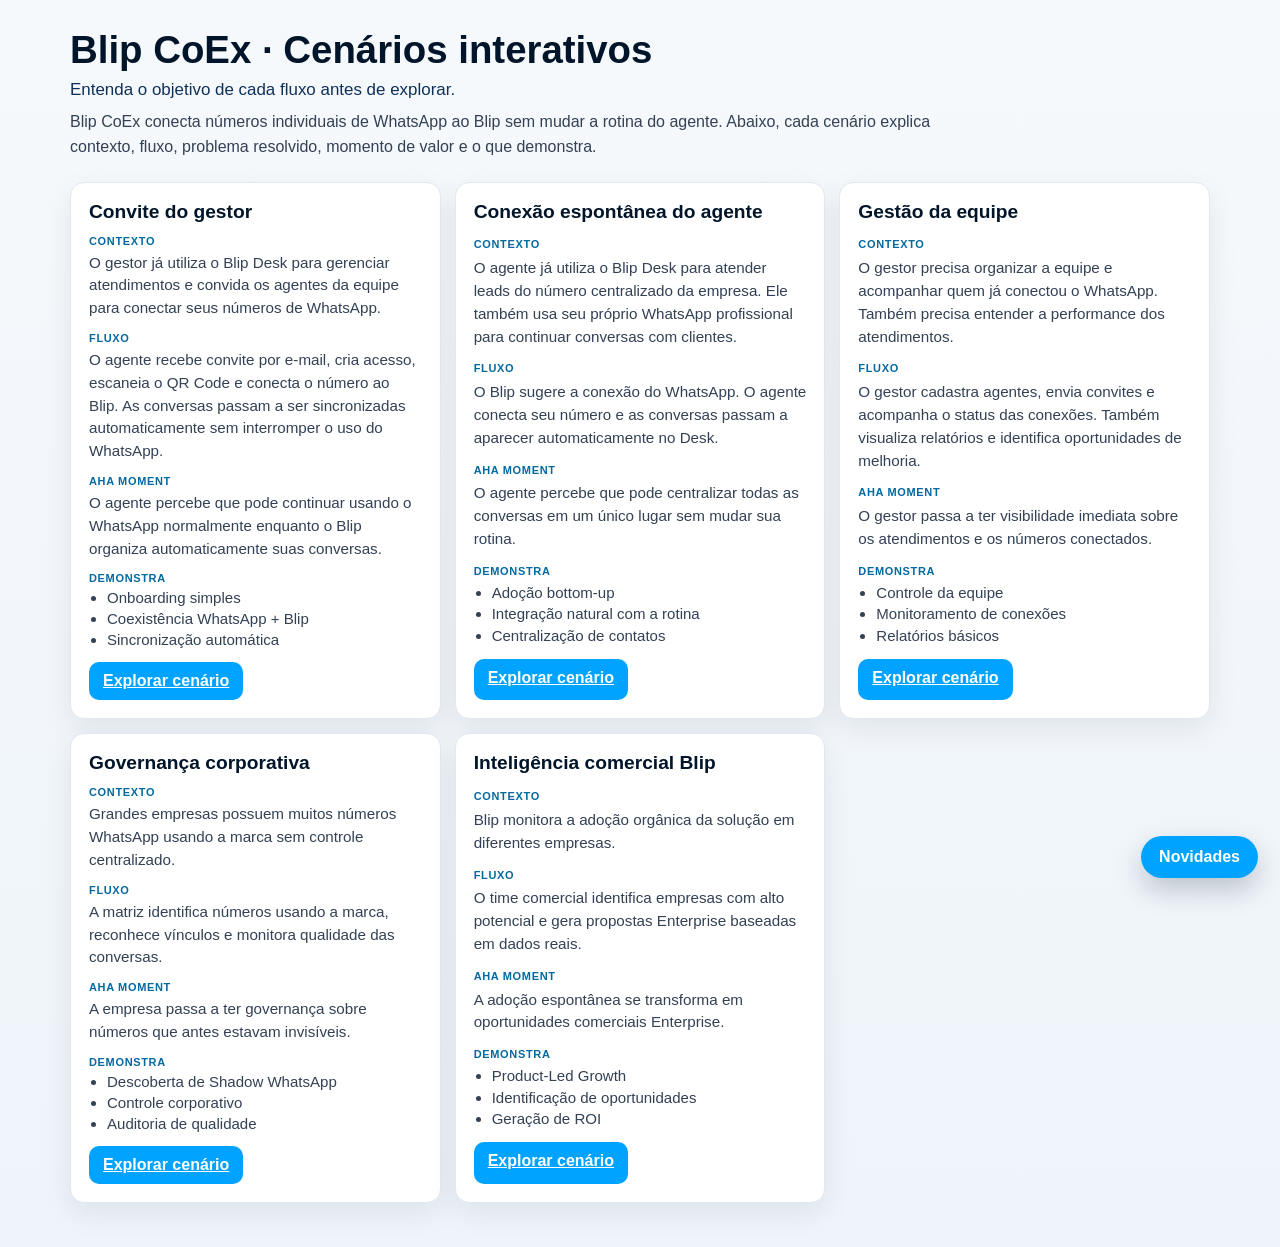
==== index.html @ 5bfa7907 "feat: add floating novidades drawer with inline details" ====
<!doctype html>
<html lang="pt-BR">
  <head>
    <meta charset="UTF-8" />
    <meta name="viewport" content="width=device-width, initial-scale=1.0" />
    <title>Blip CoEx · Cenários Interativos</title>
    <link rel="stylesheet" href="assets/styles.css" />
    <style>
      body {
        background: linear-gradient(180deg, #f6f9fc 0%, #eef4fa 100%);
        color: var(--text);
      }

      .landing-shell {
        max-width: 1180px;
        margin: 0 auto;
        padding: 28px 20px 44px;
      }

      .landing-header {
        margin-bottom: 22px;
      }

      .landing-header h1 {
        font-size: clamp(1.8rem, 3vw, 2.4rem);
        color: var(--navy);
        margin-bottom: 8px;
      }

      .landing-subtitle {
        font-size: 1.06rem;
        color: #0f3158;
        margin-bottom: 10px;
      }

      .landing-description {
        color: #334155;
        line-height: 1.55;
        max-width: 900px;
      }

      .scenarios-grid {
        display: grid;
        gap: 14px;
        grid-template-columns: repeat(auto-fit, minmax(320px, 1fr));
      }

      .scenario-card {
        background: #fff;
        border: 1px solid var(--border);
        border-radius: 14px;
        padding: 18px;
        box-shadow: var(--shadow);
        display: grid;
        gap: 12px;
      }

      .scenario-card h2 {
        font-size: 1.2rem;
        color: var(--navy);
      }

      .scenario-block {
        display: grid;
        gap: 5px;
      }

      .scenario-label {
        font-size: 11px;
        text-transform: uppercase;
        letter-spacing: 0.06em;
        color: #0369a1;
        font-weight: 700;
      }

      .scenario-text {
        color: #334155;
        line-height: 1.5;
        font-size: 0.95rem;
      }

      .scenario-list {
        margin: 0;
        padding-left: 18px;
        color: #334155;
        display: grid;
        gap: 4px;
        font-size: 0.94rem;
      }

      .scenario-card .primary-btn {
        justify-self: start;
        margin-top: 2px;
      }

      @media (max-width: 720px) {
        .landing-shell {
          padding: 18px 14px 30px;
        }

        .scenarios-grid {
          grid-template-columns: 1fr;
        }
      }
    </style>
  </head>
  <body>
    <main class="landing-shell">
      <header class="landing-header">
        <h1>Blip CoEx · Cenários interativos</h1>
        <p class="landing-subtitle">Entenda o objetivo de cada fluxo antes de explorar.</p>
        <p class="landing-description">
          Blip CoEx conecta números individuais de WhatsApp ao Blip sem mudar a rotina do agente.
          Abaixo, cada cenário explica contexto, fluxo, problema resolvido, momento de valor e o que demonstra.
        </p>
      </header>

      <section class="scenarios-grid" aria-label="Cenários Blip CoEx">
        <article class="scenario-card">
          <h2>Convite do gestor</h2>
          <div class="scenario-block">
            <span class="scenario-label">Contexto</span>
            <p class="scenario-text">
              O gestor já utiliza o Blip Desk para gerenciar atendimentos e convida os agentes da equipe
              para conectar seus números de WhatsApp.
            </p>
          </div>
          <div class="scenario-block">
            <span class="scenario-label">Fluxo</span>
            <p class="scenario-text">
              O agente recebe convite por e-mail, cria acesso, escaneia o QR Code e conecta o número ao Blip.
              As conversas passam a ser sincronizadas automaticamente sem interromper o uso do WhatsApp.
            </p>
          </div>
          <div class="scenario-block">
            <span class="scenario-label">Aha Moment</span>
            <p class="scenario-text">
              O agente percebe que pode continuar usando o WhatsApp normalmente enquanto o Blip organiza
              automaticamente suas conversas.
            </p>
          </div>
          <div class="scenario-block">
            <span class="scenario-label">Demonstra</span>
            <ul class="scenario-list">
              <li>Onboarding simples</li>
              <li>Coexistência WhatsApp + Blip</li>
              <li>Sincronização automática</li>
            </ul>
          </div>
          <a class="primary-btn" href="agent.html" target="_blank" rel="noopener">Explorar cenário</a>
        </article>

        <article class="scenario-card">
          <h2>Conexão espontânea do agente</h2>
          <div class="scenario-block">
            <span class="scenario-label">Contexto</span>
            <p class="scenario-text">
              O agente já utiliza o Blip Desk para atender leads do número centralizado da empresa.
              Ele também usa seu próprio WhatsApp profissional para continuar conversas com clientes.
            </p>
          </div>
          <div class="scenario-block">
            <span class="scenario-label">Fluxo</span>
            <p class="scenario-text">
              O Blip sugere a conexão do WhatsApp. O agente conecta seu número e as conversas passam
              a aparecer automaticamente no Desk.
            </p>
          </div>
          <div class="scenario-block">
            <span class="scenario-label">Aha Moment</span>
            <p class="scenario-text">
              O agente percebe que pode centralizar todas as conversas em um único lugar sem mudar sua rotina.
            </p>
          </div>
          <div class="scenario-block">
            <span class="scenario-label">Demonstra</span>
            <ul class="scenario-list">
              <li>Adoção bottom-up</li>
              <li>Integração natural com a rotina</li>
              <li>Centralização de contatos</li>
            </ul>
          </div>
          <a class="primary-btn" href="agent.html?scenario=selfconnect" target="_blank" rel="noopener">Explorar cenário</a>
        </article>

        <article class="scenario-card">
          <h2>Gestão da equipe</h2>
          <div class="scenario-block">
            <span class="scenario-label">Contexto</span>
            <p class="scenario-text">
              O gestor precisa organizar a equipe e acompanhar quem já conectou o WhatsApp.
              Também precisa entender a performance dos atendimentos.
            </p>
          </div>
          <div class="scenario-block">
            <span class="scenario-label">Fluxo</span>
            <p class="scenario-text">
              O gestor cadastra agentes, envia convites e acompanha o status das conexões.
              Também visualiza relatórios e identifica oportunidades de melhoria.
            </p>
          </div>
          <div class="scenario-block">
            <span class="scenario-label">Aha Moment</span>
            <p class="scenario-text">
              O gestor passa a ter visibilidade imediata sobre os atendimentos e os números conectados.
            </p>
          </div>
          <div class="scenario-block">
            <span class="scenario-label">Demonstra</span>
            <ul class="scenario-list">
              <li>Controle da equipe</li>
              <li>Monitoramento de conexões</li>
              <li>Relatórios básicos</li>
            </ul>
          </div>
          <a class="primary-btn" href="manager.html" target="_blank" rel="noopener">Explorar cenário</a>
        </article>

        <article class="scenario-card">
          <h2>Governança corporativa</h2>
          <div class="scenario-block">
            <span class="scenario-label">Contexto</span>
            <p class="scenario-text">
              Grandes empresas possuem muitos números WhatsApp usando a marca sem controle centralizado.
            </p>
          </div>
          <div class="scenario-block">
            <span class="scenario-label">Fluxo</span>
            <p class="scenario-text">
              A matriz identifica números usando a marca, reconhece vínculos e monitora qualidade das conversas.
            </p>
          </div>
          <div class="scenario-block">
            <span class="scenario-label">Aha Moment</span>
            <p class="scenario-text">
              A empresa passa a ter governança sobre números que antes estavam invisíveis.
            </p>
          </div>
          <div class="scenario-block">
            <span class="scenario-label">Demonstra</span>
            <ul class="scenario-list">
              <li>Descoberta de Shadow WhatsApp</li>
              <li>Controle corporativo</li>
              <li>Auditoria de qualidade</li>
            </ul>
          </div>
          <a class="primary-btn" href="matrix.html" target="_blank" rel="noopener">Explorar cenário</a>
        </article>

        <article class="scenario-card">
          <h2>Inteligência comercial Blip</h2>
          <div class="scenario-block">
            <span class="scenario-label">Contexto</span>
            <p class="scenario-text">
              Blip monitora a adoção orgânica da solução em diferentes empresas.
            </p>
          </div>
          <div class="scenario-block">
            <span class="scenario-label">Fluxo</span>
            <p class="scenario-text">
              O time comercial identifica empresas com alto potencial e gera propostas Enterprise
              baseadas em dados reais.
            </p>
          </div>
          <div class="scenario-block">
            <span class="scenario-label">Aha Moment</span>
            <p class="scenario-text">
              A adoção espontânea se transforma em oportunidades comerciais Enterprise.
            </p>
          </div>
          <div class="scenario-block">
            <span class="scenario-label">Demonstra</span>
            <ul class="scenario-list">
              <li>Product-Led Growth</li>
              <li>Identificação de oportunidades</li>
              <li>Geração de ROI</li>
            </ul>
          </div>
          <a class="primary-btn" href="sales.html" target="_blank" rel="noopener">Explorar cenário</a>
        </article>
      </section>
    </main>
      <script src="assets/updates-widget.js" defer></script>
  </body>
</html>
---- assets/styles.css ----
:root {
  --blip-blue: #00a3ff;
  --navy: #001529;
  --bg: #f5f7fa;
  --surface: #ffffff;
  --text: #0f172a;
  --muted: #64748b;
  --border: #e2e8f0;
  --success: #10b981;
  --danger: #ef4444;
  --warning: #f59e0b;
  --radius: 12px;
  --shadow: 0 10px 30px rgba(0, 21, 41, 0.08);
}

* { box-sizing: border-box; }
body {
  margin: 0;
  font-family: Inter, Roboto, 'SF Pro Display', 'Segoe UI', Arial, sans-serif;
  background: var(--bg);
  color: var(--text);
}

h1, h2, h3, h4, p { margin: 0; }
button { font: inherit; }

.page { min-height: 100vh; display: grid; grid-template-rows: 72px 1fr; }
.topbar {
  background: var(--navy);
  color: #fff;
  padding: 0 24px;
  display: flex;
  align-items: center;
  justify-content: space-between;
  border-bottom: 1px solid #0f3158;
}
.topbar h1 { font-size: 20px; }
.topbar .meta { font-size: 13px; color: #a8d5f5; }

.container { padding: 24px; max-width: 1400px; margin: 0 auto; width: 100%; }

.card {
  background: var(--surface);
  border: 1px solid var(--border);
  border-radius: var(--radius);
  box-shadow: var(--shadow);
}

.panel { padding: 16px; }
.small { font-size: 13px; color: var(--muted); line-height: 1.45; }

.portal-grid {
  margin-top: 20px;
  display: grid;
  gap: 16px;
  grid-template-columns: repeat(auto-fit, minmax(260px, 1fr));
}
.portal {
  padding: 18px;
  cursor: pointer;
  transition: transform .15s ease, border-color .15s ease;
}
.portal:hover { transform: translateY(-2px); border-color: var(--blip-blue); }
.portal h3 { margin-bottom: 8px; color: var(--navy); }
.portal p { color: var(--muted); line-height: 1.4; }

.inline-badges { display: flex; flex-wrap: wrap; gap: 8px; margin-top: 12px; align-items: center; }
.badge { padding: 6px 10px; border-radius: 999px; font-size: 12px; font-weight: 600; }
.badge.success { background: #d1fae5; color: #065f46; }
.badge.warning { background: #fef3c7; color: #92400e; }
.badge.info { background: #dbeafe; color: #1e40af; }
.badge.danger { background: #fee2e2; color: #991b1b; }

.section-header { display: flex; justify-content: space-between; align-items: center; margin-bottom: 14px; gap: 10px; }
.crumb { color: var(--muted); font-size: 13px; }

.primary-btn, .ghost-btn {
  border: 0;
  border-radius: 10px;
  padding: 10px 14px;
  font-weight: 700;
  cursor: pointer;
}
.primary-btn { background: var(--blip-blue); color: #fff; }
.ghost-btn { background: #e2e8f0; color: #0f172a; }
.primary-btn:disabled, .ghost-btn:disabled { opacity: .5; cursor: not-allowed; }

.layout { display: grid; gap: 16px; }
.three-col { grid-template-columns: 270px 1fr 320px; }
.two-col { grid-template-columns: 1fr 1fr; }

.qr {
  width: 180px;
  height: 180px;
  border-radius: 10px;
  margin: 12px auto;
  background: conic-gradient(#111 25%, #fff 0 50%, #111 0 75%, #fff 0) 0 0/24px 24px;
  border: 10px solid #fff;
  box-shadow: inset 0 0 0 1px #111;
}

.phone-preview { background: linear-gradient(180deg, #fff, #f8fbff); }
.chat-bubble { border-radius: 10px; padding: 8px 10px; margin-top: 8px; font-size: 13px; max-width: 85%; }
.chat-bubble.in { background: #e2e8f0; }
.chat-bubble.out { background: #dbeafe; margin-left: auto; }

.mini-list { margin: 10px 0 0; padding-left: 18px; color: var(--muted); font-size: 13px; display: grid; gap: 4px; }
.metric-line { margin-top: 10px; display: flex; justify-content: space-between; border-top: 1px solid var(--border); padding-top: 10px; }

.kanban { display: grid; grid-template-columns: repeat(4, minmax(170px, 1fr)); gap: 12px; }
.column { background: #f8fafc; border: 1px solid var(--border); border-radius: 10px; padding: 10px; }
.column h4 { font-size: 13px; margin-bottom: 8px; color: var(--navy); }
.lead-card { background: #fff; border: 1px solid var(--border); border-radius: 8px; padding: 10px; margin-bottom: 8px; }
.lead-card strong { display: block; font-size: 14px; }

.banner-upsell {
  border: 1px dashed #7dd3fc;
  background: #f0f9ff;
  border-radius: 10px;
  padding: 12px;
  margin-top: 12px;
}

.input-mock {
  margin-top: 10px;
  border: 1px solid var(--border);
  border-radius: 10px;
  background: #f8fafc;
  padding: 12px;
  white-space: pre-line;
  color: #334155;
  font-family: ui-monospace, SFMono-Regular, Menlo, monospace;
  font-size: 12px;
}

.kpi-grid { display: grid; grid-template-columns: repeat(3, minmax(120px, 1fr)); gap: 10px; }
.kpi { background: #f8fafc; border: 1px solid var(--border); border-radius: 10px; padding: 12px; }
.kpi strong { display: block; font-size: 24px; color: var(--navy); margin-top: 2px; }

.table { width: 100%; border-collapse: collapse; font-size: 14px; }
.table th, .table td { padding: 10px; border-bottom: 1px solid var(--border); text-align: left; }

.topic-cloud { display: flex; gap: 8px; flex-wrap: wrap; }
.topic { background: #e0f2fe; color: #075985; border-radius: 999px; padding: 6px 10px; font-size: 13px; }

.pricing {
  margin-top: 12px;
  border: 1px solid var(--border);
  border-radius: 10px;
  padding: 12px;
  display: flex;
  justify-content: space-between;
  align-items: center;
  gap: 12px;
  background: #f8fafc;
}

.funnel { display: grid; gap: 8px; }
.funnel-step { padding: 12px; border-radius: 10px; color: #fff; font-weight: 600; }
.funnel-step:nth-child(1) { background: #0ea5e9; }
.funnel-step:nth-child(2) { background: #0284c7; }
.funnel-step:nth-child(3) { background: #0369a1; }

.matrix-grid { margin-top: 10px; display: grid; gap: 10px; }
.matrix-grid > div { border: 1px solid var(--border); border-radius: 10px; padding: 10px; background: #f8fafc; }

.alert-card {
  margin-top: 10px;
  border: 1px solid #fecaca;
  background: #fef2f2;
  border-radius: 10px;
  padding: 12px;
  color: #7f1d1d;
}

.timeline { display: grid; gap: 10px; margin-top: 10px; }
.timeline-item { border-left: 3px solid var(--blip-blue); padding: 8px 10px; background: #f8fafc; border-radius: 0 10px 10px 0; }

.note { margin-top: 14px; padding: 12px; background: #ecfeff; border: 1px solid #a5f3fc; border-radius: 10px; color: #0f766e; }

@media (max-width: 1080px) {
  .three-col, .two-col, .kanban, .kpi-grid, .pricing { grid-template-columns: 1fr; display: grid; }
  .section-header { flex-direction: column; align-items: flex-start; }
}

.text-center { text-align: center; }
.error-text { color: #dc2626; min-height: 20px; margin-top: 8px; }
.auth-card { max-width: 560px; margin: 0 auto; display: grid; gap: 10px; }
label { display: grid; gap: 6px; font-weight: 600; font-size: 14px; }
input { border: 1px solid var(--border); border-radius: 10px; padding: 10px 12px; width: 100%; }

.info-grid { display: grid; grid-template-columns: 1fr 1fr; gap: 8px; background: #f8fafc; border: 1px solid var(--border); border-radius: 10px; padding: 10px; }
.info-grid p { display: grid; }
.info-grid span { font-size: 12px; color: var(--muted); }
.info-grid.compact { margin-bottom: 10px; }

.mail-layout { display: grid; grid-template-columns: 260px 1fr; overflow: hidden; }
.mail-sidebar { border-right: 1px solid var(--border); padding: 14px; background: #fbfdff; }
.mail-sidebar h4 { margin-bottom: 10px; }
.mail-item { width: 100%; text-align: left; border: 1px solid var(--border); background: #fff; padding: 10px; border-radius: 10px; margin-bottom: 8px; }
.mail-item.active { border-color: var(--blip-blue); background: #eff8ff; }
.mail-body { padding: 16px; display: grid; gap: 10px; }
.mail-head { display: grid; gap: 2px; font-size: 13px; color: var(--muted); }

.agent-system { display: grid; grid-template-columns: 74px 1fr; overflow: hidden; min-height: 680px; }
.sys-nav { background: #030712; color: #fff; padding: 10px 8px; display: grid; gap: 8px; align-content: start; }
.sys-logo { width: 42px; height: 42px; border-radius: 50%; background: var(--blip-blue); display: grid; place-items: center; font-weight: 800; margin: 4px auto 10px; }
.sys-ico { border: 0; border-radius: 10px; background: transparent; color: #d1d5db; padding: 10px 0; }
.sys-ico.active { background: #1f2937; color: #fff; }

.sys-main { display: grid; grid-template-rows: 64px 1fr; }
.sys-header { border-bottom: 1px solid var(--border); padding: 0 16px; display: flex; justify-content: space-between; align-items: center; }
.active-mode { background: #dbeafe; color: #1e40af; }

.sys-content { display: grid; grid-template-columns: 320px 1fr 320px; min-height: 610px; }
.tickets-panel, .chat-panel, .profile-panel { padding: 12px; border-right: 1px solid var(--border); }
.profile-panel { border-right: 0; background: #fafafa; }
.search { margin-bottom: 10px; }
.folder { font-size: 14px; font-weight: 600; display: flex; justify-content: space-between; margin-bottom: 8px; }
.ticket { border: 1px solid var(--border); border-radius: 10px; padding: 10px; margin-bottom: 8px; display: grid; gap: 2px; }
.ticket.active { border-color: var(--blip-blue); background: #f0f9ff; }
.ticket small { color: var(--muted); }
.ticket span { justify-self: end; background: #dbeafe; color: #1d4ed8; border-radius: 999px; padding: 2px 8px; font-size: 12px; }

.chat-head { display: grid; border-bottom: 1px solid var(--border); padding-bottom: 8px; margin-bottom: 8px; }
.chat-head small { color: var(--muted); }
.chat-feed { display: grid; gap: 10px; }
.chat-panel .chat-bubble { max-width: 70%; }

.kanban.wide { grid-template-columns: repeat(4, minmax(200px, 1fr)); }

@media (max-width: 1200px) {
  .sys-content { grid-template-columns: 1fr; }
  .tickets-panel, .chat-panel { border-right: 0; border-bottom: 1px solid var(--border); }
  .mail-layout { grid-template-columns: 1fr; }
  .mail-sidebar { border-right: 0; border-bottom: 1px solid var(--border); }
  .info-grid { grid-template-columns: 1fr; }
}

/* Agent Journey (full-screen flow) */
.agent-page-body { background: #eef2f7; }
.agent-fullscreen { min-height: 100vh; width: 100%; }

.gmail-shell { display: grid; grid-template-rows: 64px 1fr; background: #fff; }
.gmail-topbar {
  border-bottom: 1px solid var(--border);
  display: flex;
  gap: 14px;
  align-items: center;
  padding: 0 16px;
  background: #f8fafc;
}
.gmail-logo { font-weight: 800; color: #ea4335; }
.gmail-search {
  width: min(720px, 100%);
  border: 1px solid var(--border);
  border-radius: 999px;
  padding: 10px 14px;
}
.gmail-layout { display: grid; grid-template-columns: 230px 1fr; }
.gmail-left { border-right: 1px solid var(--border); padding: 14px; background: #fbfdff; }
.gmail-nav {
  width: 100%;
  text-align: left;
  border: 0;
  border-radius: 10px;
  padding: 10px;
  background: transparent;
  margin-bottom: 4px;
}
.gmail-nav.active { background: #eaf2fe; color: #1d4ed8; font-weight: 700; }
.gmail-mail-view { padding: 24px; max-width: 920px; }
.gmail-mail-view h2 { margin-bottom: 10px; color: #1f2937; }
.mail-copy { margin: 18px 0; display: grid; gap: 10px; line-height: 1.5; }
.mail-copy ul { margin: 0; padding-left: 18px; }

.centered-step { display: grid; place-items: center; padding: 24px; }
.subtle-note {
  background: #f0f9ff;
  border: 1px solid #bfdbfe;
  color: #0c4a6e;
  border-radius: 10px;
  padding: 10px;
}
.qr.big { width: 220px; height: 220px; margin: 14px auto; }
.qr-step { max-width: 620px; text-align: center; }
.connect-loading { max-width: 520px; }

.desk-shell { display: grid; grid-template-columns: 230px 1fr; background: #f5f7fa; }
.desk-sidebar {
  background: #001529;
  color: #fff;
  min-height: 100vh;
  padding: 14px 12px;
  display: grid;
  gap: 8px;
  align-content: start;
}
.desk-brand {
  font-size: 20px;
  font-weight: 800;
  color: #7dd3fc;
  padding: 8px 10px;
  border-bottom: 1px solid #17375a;
  margin-bottom: 8px;
}
.desk-menu {
  border: 0;
  border-radius: 10px;
  background: transparent;
  color: #cbd5e1;
  padding: 10px;
  text-align: left;
  display: flex;
  gap: 8px;
}
.desk-menu.active, .desk-menu:hover { background: #13314f; color: #fff; }

.desk-main {
  display: grid;
  grid-template-columns: 260px minmax(380px, 1fr) 390px;
  min-height: 100vh;
}
.desk-col {
  border-right: 1px solid var(--border);
  background: #fff;
  padding: 14px;
}
.col-right { border-right: 0; background: #fbfdff; }
.status-row {
  margin-top: 8px;
  border: 1px solid var(--border);
  border-radius: 8px;
  padding: 9px 10px;
  display: flex;
  justify-content: space-between;
  font-size: 14px;
}
.view-toggle { display: flex; gap: 8px; margin-bottom: 10px; }
.conversation-list { display: grid; gap: 8px; }
.conversation-item {
  border: 1px solid var(--border);
  border-radius: 10px;
  padding: 10px;
  display: flex;
  justify-content: space-between;
  gap: 8px;
  cursor: pointer;
}
.conversation-item p { color: var(--muted); font-size: 13px; margin-top: 3px; }
.conversation-item.active { border-color: var(--blip-blue); background: #eff8ff; }
.conv-meta { display: grid; justify-items: end; gap: 4px; }

.kanban-board { display: grid; grid-template-columns: repeat(4, minmax(180px, 1fr)); gap: 10px; }
.kanban-col {
  background: #f8fafc;
  border: 1px solid var(--border);
  border-radius: 10px;
  padding: 8px;
  display: grid;
  gap: 8px;
  align-content: start;
}
.kanban-col h4 { font-size: 13px; margin: 2px 2px 4px; }
.kanban-card { width: 100%; text-align: left; border: 1px solid var(--border); }

.insights-box {
  margin-top: 10px;
  border: 1px solid #fde68a;
  background: #fffbeb;
  border-radius: 10px;
  padding: 10px;
  display: grid;
  gap: 6px;
  font-size: 13px;
}
.chat-thread {
  margin-top: 10px;
  border: 1px solid var(--border);
  border-radius: 10px;
  padding: 10px;
  background: #fff;
  min-height: 280px;
  display: grid;
  gap: 8px;
  align-content: start;
}
.message { max-width: 80%; border-radius: 10px; padding: 8px 10px; }
.message.inbound { background: #e5e7eb; }
.message.outbound { background: #dbeafe; margin-left: auto; }
.message p { margin-bottom: 2px; }
.message small { color: #64748b; font-size: 11px; }
.message-form { margin-top: 10px; display: flex; gap: 8px; }
.message-form input {
  flex: 1;
  border: 1px solid var(--border);
  border-radius: 10px;
  padding: 10px;
}
.banner-upsell.subtle { margin-top: 12px; font-size: 13px; }

@media (max-width: 1320px) {
  .desk-main { grid-template-columns: 1fr; }
  .desk-col { border-right: 0; border-bottom: 1px solid var(--border); }
}

@media (max-width: 900px) {
  .gmail-layout { grid-template-columns: 1fr; }
  .gmail-left { border-right: 0; border-bottom: 1px solid var(--border); }
  .desk-shell { grid-template-columns: 1fr; }
  .desk-sidebar { min-height: auto; }
}

/* Desk internal refinement (Atendimento only) */
.desk-main-wrapper {
  min-height: 100vh;
  display: grid;
  grid-template-rows: 64px 1fr;
  background: #f5f7fa;
}

.desk-internal-topbar {
  border-bottom: 1px solid var(--border);
  background: #fff;
  padding: 0 16px;
  display: flex;
  align-items: center;
  justify-content: space-between;
}

.desk-internal-topbar h2 { font-size: 28px; font-weight: 600; }
.desk-header-actions { display: flex; align-items: center; gap: 10px; }
.filter-row { display: flex; gap: 8px; margin: 10px 0; }
.pill {
  border: 1px solid var(--border);
  border-radius: 999px;
  background: #fff;
  padding: 6px 12px;
  font-size: 13px;
}
.pill.active { background: #0f172a; color: #fff; border-color: #0f172a; }

.list-layout {
  display: grid;
  grid-template-columns: 300px 1fr 340px;
  min-height: calc(100vh - 64px);
}

.queue-tree { display: grid; gap: 10px; }
.queue-group {
  border: 1px solid var(--border);
  border-radius: 10px;
  background: #fff;
  padding: 8px;
}
.queue-title {
  display: flex;
  justify-content: space-between;
  font-size: 14px;
  font-weight: 700;
  padding-bottom: 6px;
}
.queue-title span {
  background: #f1f5f9;
  border-radius: 999px;
  padding: 2px 7px;
  font-size: 12px;
}

.ticket-row {
  width: 100%;
  border: 1px solid var(--border);
  background: #fff;
  border-radius: 10px;
  padding: 8px;
  margin-top: 6px;
  display: flex;
  justify-content: space-between;
  align-items: start;
  text-align: left;
}
.ticket-row strong { display: block; font-size: 14px; }
.ticket-row small { color: var(--muted); }
.ticket-row.active { border-color: var(--blip-blue); background: #eef6ff; }
.ticket-side-meta { display: grid; justify-items: end; gap: 4px; }
.channel-micro { font-size: 11px; color: #475569; }
.source-chip {
  display: inline-grid;
  place-items: center;
  width: 22px;
  height: 22px;
  border-radius: 999px;
  background: #e2e8f0;
  font-size: 13px;
}
.channel-select {
  width: 100%;
  border: 1px solid var(--border);
  border-radius: 8px;
  padding: 7px 8px;
  font-size: 12px;
  background: #fff;
  margin-bottom: 10px;
}
.connect-cta { white-space: nowrap; font-size: 13px; }
.queue-empty { margin: 4px 2px; }

.contact-header {
  display: flex;
  gap: 10px;
  align-items: center;
  border-bottom: 1px solid var(--border);
  padding-bottom: 10px;
  margin-bottom: 10px;
}
.avatar-circle {
  width: 46px;
  height: 46px;
  border-radius: 50%;
  background: #e2e8f0;
  display: grid;
  place-items: center;
  font-weight: 700;
}
.data-grid {
  display: grid;
  gap: 8px;
  border: 1px solid var(--border);
  border-radius: 10px;
  background: #fff;
  padding: 10px;
  margin: 8px 0 12px;
}
.data-grid p { display: flex; justify-content: space-between; gap: 10px; margin: 0; }
.data-grid span { color: var(--muted); }

.kanban-mode-wrap {
  padding: 12px;
  overflow-x: auto;
}
.desk-kanban-full {
  min-height: calc(100vh - 100px);
  grid-template-columns: repeat(7, minmax(240px, 1fr));
}
.count-pill {
  background: #f1f5f9;
  border-radius: 999px;
  padding: 2px 8px;
  font-size: 11px;
}
.kanban-desk-card {
  border: 1px solid var(--border);
  border-radius: 10px;
  background: #fff;
  padding: 10px;
  text-align: left;
  display: grid;
  gap: 5px;
}
.kanban-desk-card p { font-size: 13px; color: #334155; margin: 0; }
.card-top { display: flex; justify-content: space-between; gap: 6px; }

.toast {
  position: fixed;
  right: 20px;
  bottom: 20px;
  background: #111827;
  color: #fff;
  padding: 10px 14px;
  border-radius: 10px;
  box-shadow: 0 8px 22px rgba(0, 0, 0, 0.2);
  z-index: 100;
}

.modal-overlay {
  position: fixed;
  inset: 0;
  background: rgba(2, 6, 23, 0.45);
  display: grid;
  place-items: center;
  z-index: 200;
  padding: 20px;
}

.desk-modal {
  width: min(640px, 100%);
  background: #fff;
  border-radius: 12px;
  border: 1px solid var(--border);
  box-shadow: 0 16px 40px rgba(15, 23, 42, 0.25);
  padding: 20px;
  display: grid;
  gap: 12px;
}

.modal-actions { display: flex; gap: 8px; flex-wrap: wrap; }
.modal-list { margin: 0; padding-left: 18px; color: #334155; display: grid; gap: 4px; }
.carousel-indicator { font-size: 14px; color: #475569; }
.modal-nav { display: flex; align-items: center; justify-content: space-between; gap: 10px; }
.modal-alert {
  border-radius: 10px;
  border: 1px solid;
  padding: 10px;
  font-size: 14px;
}
.modal-alert.error { background: #fff1f2; border-color: #fecdd3; color: #9f1239; }
.modal-alert.success { background: #ecfdf5; border-color: #a7f3d0; color: #065f46; }

@media (max-width: 1320px) {
  .list-layout { grid-template-columns: 1fr; }
  .col-right { border-top: 1px solid var(--border); }
}

/* Manager module */
.manager-page-body { background: #edf2f7; }
.manager-shell {
  min-height: 100vh;
  display: grid;
  grid-template-columns: 240px 1fr;
}
.manager-sidebar {
  background: #001529;
  color: #dbeafe;
  padding: 18px 14px;
  display: grid;
  align-content: start;
  gap: 8px;
  border-right: 1px solid #12395f;
}
.manager-sidebar h2 { color: #7dd3fc; margin-bottom: 2px; }
.manager-sidebar p { margin: 0 0 12px; font-size: 13px; color: #93c5fd; }
.manager-nav {
  border: 0;
  border-radius: 10px;
  background: transparent;
  color: #dbeafe;
  text-align: left;
  padding: 10px;
  font-weight: 600;
  cursor: pointer;
}
.manager-nav.active, .manager-nav:hover { background: #13314f; }

.manager-main {
  display: grid;
  grid-template-rows: 62px 1fr;
}
.manager-topbar {
  background: #fff;
  border-bottom: 1px solid var(--border);
  padding: 0 18px;
  display: flex;
  justify-content: space-between;
  align-items: center;
  font-size: 14px;
}
.manager-topbar small { color: var(--muted); }
.manager-content { padding: 18px; }
.manager-section-header { display: flex; justify-content: space-between; align-items: flex-start; gap: 10px; margin-bottom: 12px; }
.manager-section-header h1 { font-size: 26px; color: #0b2240; }
.manager-section-header p { margin-top: 6px; color: var(--muted); }
.manager-subtabs { display: flex; gap: 6px; }
.manager-subtabs button {
  border: 1px solid var(--border);
  background: #fff;
  border-radius: 8px;
  padding: 8px 12px;
  cursor: pointer;
}
.manager-subtabs button.active { background: #eff8ff; border-color: var(--blip-blue); color: #0369a1; }
.manager-table-wrap { overflow: auto; margin-top: 10px; }
.manager-input {
  width: 100%;
  border: 1px solid var(--border);
  border-radius: 8px;
  padding: 8px 10px;
  background: #fff;
}
.icon-btn {
  border: 1px solid var(--border);
  background: #fff;
  border-radius: 8px;
  padding: 6px 8px;
  cursor: pointer;
}
.manager-actions-row { display: flex; gap: 8px; margin-top: 10px; }
.manager-kpi-grid { grid-template-columns: repeat(2, minmax(120px, 1fr)); }
.manager-metrics-grid {
  display: grid;
  gap: 10px;
  grid-template-columns: repeat(auto-fit, minmax(180px, 1fr));
}
.manager-chart { display: grid; gap: 12px; margin-top: 10px; }
.manager-chart .bar {
  margin: 6px 0;
  height: 16px;
  border-radius: 999px;
}
.manager-chart .before { background: #94a3b8; }
.manager-chart .after { background: #10b981; }
.improvement { color: #047857; font-size: 13px; }
.manager-pricing-grid {
  display: grid;
  gap: 12px;
  grid-template-columns: repeat(auto-fit, minmax(220px, 1fr));
}

.manager-toast-holder {
  position: fixed;
  right: 16px;
  bottom: 16px;
  display: grid;
  gap: 8px;
  z-index: 50;
}
.manager-toast {
  background: #0f172a;
  color: #fff;
  padding: 10px 12px;
  border-radius: 8px;
  transform: translateY(6px);
  opacity: 0;
  transition: all .25s ease;
  font-size: 13px;
}
.manager-toast.show { transform: translateY(0); opacity: 1; }

.manager-modal-overlay {
  position: fixed;
  inset: 0;
  background: rgba(2, 6, 23, 0.52);
  display: grid;
  place-items: center;
  z-index: 40;
}
.manager-modal-overlay.hidden { display: none; }
.manager-modal { width: min(560px, calc(100vw - 20px)); }
.manager-modal-head { display: flex; justify-content: space-between; align-items: center; margin-bottom: 10px; }
.manager-form-grid { display: grid; gap: 10px; }
.manager-form-grid textarea { min-height: 96px; resize: vertical; }

@media (max-width: 960px) {
  .manager-shell { grid-template-columns: 1fr; }
  .manager-sidebar { grid-template-columns: repeat(3, minmax(0, 1fr)); align-items: center; }
  .manager-sidebar > div { grid-column: 1 / -1; }
}

.matrix-page {
  min-height: 100vh;
  display: grid;
  grid-template-columns: 240px 1fr;
}

.matrix-sidebar {
  background: #0b1f35;
  color: #fff;
  padding: 20px 14px;
  display: grid;
  gap: 8px;
  align-content: start;
  border-right: 1px solid #15395f;
}

.matrix-sidebar h2 {
  font-size: 18px;
  color: #7dd3fc;
  margin-bottom: 8px;
}

.matrix-nav-item {
  color: #cbd5e1;
  text-decoration: none;
  border-radius: 10px;
  padding: 10px 12px;
  font-weight: 600;
}

.matrix-nav-item:hover,
.matrix-nav-item.active {
  background: #15395f;
  color: #fff;
}

.matrix-main { display: grid; grid-template-rows: 72px 1fr; }
.matrix-topbar { border-bottom: 1px solid var(--border); }
.matrix-content { padding: 24px; max-width: 1160px; }

.matrix-funnel .funnel-step strong { font-size: 20px; display: block; margin-top: 2px; }
.matrix-funnel .funnel-arrow { text-align: center; color: var(--muted); font-weight: 700; }

.matrix-list-card {
  margin-top: 12px;
  padding: 12px;
  border: 1px solid var(--border);
  border-radius: 10px;
  background: #f8fafc;
}

.matrix-alert-grid { display: grid; gap: 10px; margin-top: 12px; }
.matrix-alert { border-width: 1px; color: #1e293b; }
.matrix-alert.high { border-color: #fecaca; background: #fff1f2; }
.matrix-alert.medium { border-color: #fde68a; background: #fffbeb; }
.matrix-alert.low { border-color: #bfdbfe; background: #eff6ff; }
.matrix-risk { margin-top: 10px; font-weight: 700; }

.matrix-architecture {
  margin-top: 14px;
  max-width: 380px;
  display: grid;
  gap: 6px;
}
.matrix-architecture .panel { text-align: center; font-weight: 700; }
.matrix-arrow { text-align: center; color: var(--muted); }

.matrix-toast {
  position: fixed;
  right: 20px;
  bottom: 20px;
  background: #0f766e;
  color: #fff;
  padding: 10px 14px;
  border-radius: 10px;
  opacity: 0;
  pointer-events: none;
  transform: translateY(10px);
  transition: all .2s ease;
}
.matrix-toast.visible { opacity: 1; transform: translateY(0); }

.matrix-modal-backdrop {
  position: fixed;
  inset: 0;
  background: rgba(2, 6, 23, 0.6);
  display: none;
  place-items: center;
  padding: 14px;
}
.matrix-modal-backdrop.visible { display: grid; }
.matrix-modal { width: min(520px, 100%); }
.matrix-form { margin-top: 10px; display: grid; gap: 10px; }
.matrix-form textarea {
  border: 1px solid var(--border);
  border-radius: 10px;
  padding: 10px 12px;
  resize: vertical;
}
.matrix-modal-actions { display: flex; gap: 8px; justify-content: flex-end; }

@media (max-width: 960px) {
  .matrix-page { grid-template-columns: 1fr; }
  .matrix-sidebar { grid-template-columns: repeat(5, minmax(120px, 1fr)); }
  .matrix-sidebar h2 { grid-column: 1 / -1; }
}

/* Sales Intelligence */
.sales-shell {
  min-height: 100vh;
  display: grid;
  grid-template-columns: 250px 1fr;
}
.sales-sidebar {
  background: #031a30;
  color: #e2e8f0;
  padding: 18px 14px;
  display: grid;
  gap: 8px;
  align-content: start;
  border-right: 1px solid #17375a;
}
.sales-sidebar h2 {
  margin-bottom: 8px;
  color: #7dd3fc;
  font-size: 20px;
}
.sales-menu {
  border: 0;
  border-radius: 10px;
  background: transparent;
  color: #cbd5e1;
  text-align: left;
  padding: 10px;
  cursor: pointer;
}
.sales-menu.active,
.sales-menu:hover {
  background: #143555;
  color: #fff;
}
.sales-main { display: grid; grid-template-rows: 72px 1fr; }
.sales-topbar { border-bottom: 1px solid var(--border); }
.sales-container { max-width: 1200px; }
.sales-panel h2 { color: #0b2742; }

.sales-kpis {
  margin-top: 14px;
  display: grid;
  gap: 10px;
  grid-template-columns: repeat(4, minmax(170px, 1fr));
}
.sales-grid {
  margin-top: 14px;
  display: grid;
  gap: 12px;
  grid-template-columns: 1.2fr .8fr;
}
.chart-bars {
  height: 200px;
  margin-top: 14px;
  display: grid;
  grid-template-columns: repeat(6, 1fr);
  align-items: end;
  gap: 12px;
}
.chart-bars div { display: grid; justify-items: center; gap: 8px; }
.chart-bars span {
  width: 34px;
  border-radius: 8px 8px 0 0;
  background: linear-gradient(180deg, #7dd3fc, #0284c7);
}
.chart-bars label { font-size: 12px; color: var(--muted); }

.opportunity-highlight {
  display: grid;
  align-content: start;
  gap: 8px;
  background: #f0f9ff;
}

.table-wrap { overflow-x: auto; margin-top: 12px; }
.sales-table tbody tr { cursor: pointer; }
.sales-table tbody tr:hover { background: #eff8ff; }

.progress-track {
  width: 100%;
  height: 16px;
  background: #e2e8f0;
  border-radius: 999px;
  margin-top: 12px;
  overflow: hidden;
}
.progress-connected {
  height: 100%;
  border-radius: 999px;
  background: linear-gradient(90deg, #0369a1, #0ea5e9);
}

.pdf-preview {
  margin-top: 12px;
  padding: 18px;
  border: 1px solid #cbd5e1;
  background: #fff;
  box-shadow: 0 8px 20px rgba(15, 23, 42, 0.08);
}
.pdf-preview h3 { margin-top: 14px; }
.pdf-preview h3:first-child { margin-top: 0; }
.pdf-preview p,
.pdf-preview li { color: #334155; line-height: 1.45; }

.sales-toast {
  position: fixed;
  bottom: 20px;
  right: 20px;
  background: #0f172a;
  color: #fff;
  padding: 10px 14px;
  border-radius: 10px;
  opacity: 0;
  pointer-events: none;
  transform: translateY(10px);
  transition: all .2s ease;
}
.sales-toast.show {
  opacity: 1;
  transform: translateY(0);
}

.modal-backdrop {
  position: fixed;
  inset: 0;
  background: rgba(15, 23, 42, 0.4);
  display: none;
  place-items: center;
  padding: 16px;
}
.modal-backdrop.open { display: grid; }
.modal { width: min(560px, 100%); }
.modal-form { margin-top: 10px; display: grid; gap: 10px; }
.modal-form label { font-size: 13px; color: var(--muted); display: grid; gap: 4px; }
.modal-form input,
.modal-form textarea {
  width: 100%;
  border: 1px solid var(--border);
  border-radius: 8px;
  padding: 9px 10px;
  font: inherit;
}

@media (max-width: 1100px) {
  .sales-shell { grid-template-columns: 1fr; }
  .sales-sidebar {
    grid-template-columns: repeat(2, minmax(120px, 1fr));
    border-right: 0;
    border-bottom: 1px solid #17375a;
  }
  .sales-sidebar h2 { grid-column: 1 / -1; }
  .sales-grid,
  .sales-kpis { grid-template-columns: 1fr 1fr; }
}

@media (max-width: 700px) {
  .sales-grid,
  .sales-kpis { grid-template-columns: 1fr; }
  .sales-topbar h1 { font-size: 16px; }
}

/* Updates drawer */
.updates-fab {
  position: fixed;
  right: 22px;
  bottom: 22px;
  z-index: 1200;
  border: 0;
  border-radius: 999px;
  background: var(--blip-blue);
  color: #fff;
  font-weight: 700;
  padding: 12px 18px;
  box-shadow: 0 12px 28px rgba(0, 21, 41, 0.22);
  cursor: pointer;
}

.updates-drawer {
  position: fixed;
  top: 0;
  right: 0;
  width: min(420px, 92vw);
  height: 100vh;
  background: #fff;
  border-left: 1px solid var(--border);
  box-shadow: -8px 0 30px rgba(15, 23, 42, 0.15);
  z-index: 1201;
  transform: translateX(110%);
  transition: transform 0.22s ease;
  display: grid;
  grid-template-rows: auto 1fr;
}

.updates-drawer.open { transform: translateX(0); }

.updates-overlay {
  position: fixed;
  inset: 0;
  background: rgba(2, 6, 23, 0.3);
  z-index: 1199;
  opacity: 0;
  transition: opacity 0.16s ease;
}

.updates-overlay.show { opacity: 1; }

.updates-header {
  padding: 16px;
  border-bottom: 1px solid var(--border);
  display: flex;
  justify-content: space-between;
  gap: 8px;
  align-items: flex-start;
}

.updates-eyebrow {
  color: #0369a1;
  font-size: 12px;
  text-transform: uppercase;
  letter-spacing: 0.05em;
  font-weight: 700;
}

.updates-header h2 { margin-top: 6px; color: var(--navy); font-size: 1.1rem; }

.updates-close {
  border: 0;
  background: #e2e8f0;
  border-radius: 10px;
  width: 34px;
  height: 34px;
  font-size: 24px;
  line-height: 1;
  cursor: pointer;
}

.updates-content {
  overflow-y: auto;
  padding: 14px;
  display: grid;
  gap: 10px;
  align-content: start;
}

.updates-item {
  text-align: left;
  border: 1px solid var(--border);
  border-radius: 12px;
  background: #f8fafc;
  padding: 12px;
  cursor: pointer;
  display: grid;
  gap: 6px;
}

.updates-item strong { color: var(--navy); }
.updates-item p { color: #475569; font-size: 0.92rem; line-height: 1.45; }

.updates-item-head,
.updates-detail-head {
  display: flex;
  justify-content: space-between;
  align-items: center;
  gap: 8px;
}

.updates-tag {
  font-size: 11px;
  font-weight: 700;
  color: #0c4a6e;
  background: #e0f2fe;
  border-radius: 999px;
  padding: 3px 8px;
}

.updates-date { font-size: 12px; color: #64748b; }

.updates-back {
  border: 0;
  background: transparent;
  color: #0369a1;
  font-weight: 700;
  padding: 0;
  cursor: pointer;
  justify-self: start;
}

.updates-content h3 { color: var(--navy); }
.updates-content ul { margin: 0; padding-left: 18px; color: #334155; display: grid; gap: 4px; }
.updates-empty { color: #64748b; }
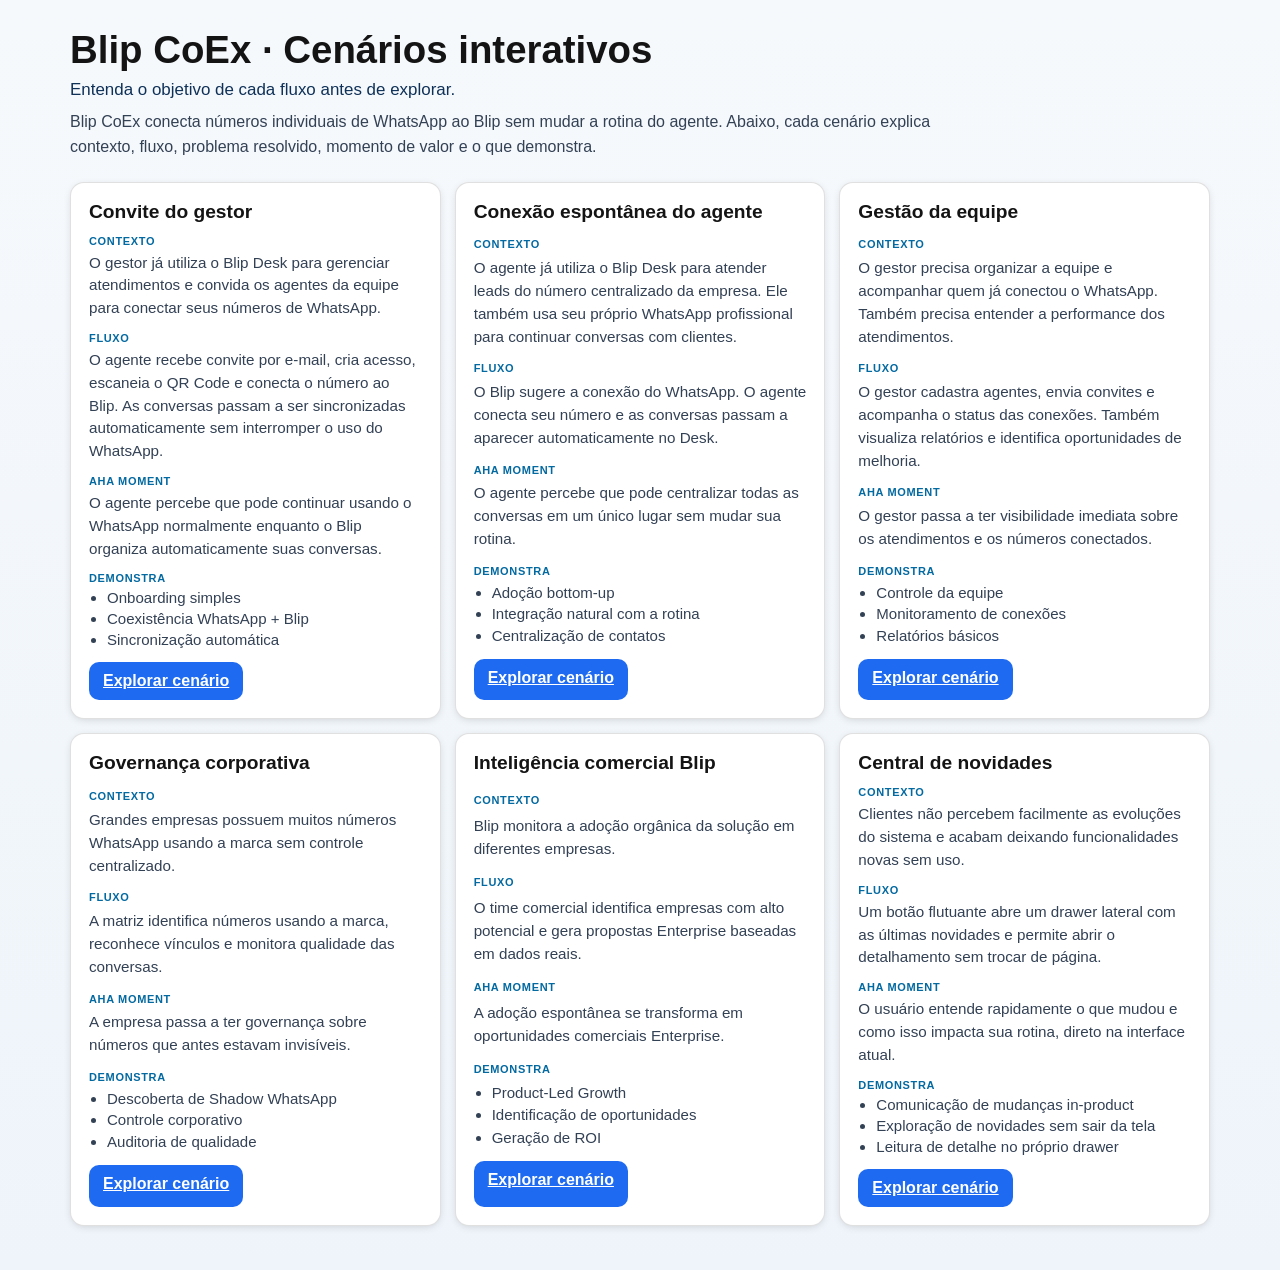
==== commit 4d8d63b8: "style: align novidades scenario with Blip design tokens" ====
--- a/index.html
+++ b/index.html
@@ -278,8 +278,39 @@
           </div>
           <a class="primary-btn" href="sales.html" target="_blank" rel="noopener">Explorar cenário</a>
         </article>
+
+
+        <article class="scenario-card">
+          <h2>Central de novidades</h2>
+          <div class="scenario-block">
+            <span class="scenario-label">Contexto</span>
+            <p class="scenario-text">
+              Clientes não percebem facilmente as evoluções do sistema e acabam deixando funcionalidades novas sem uso.
+            </p>
+          </div>
+          <div class="scenario-block">
+            <span class="scenario-label">Fluxo</span>
+            <p class="scenario-text">
+              Um botão flutuante abre um drawer lateral com as últimas novidades e permite abrir o detalhamento sem trocar de página.
+            </p>
+          </div>
+          <div class="scenario-block">
+            <span class="scenario-label">Aha Moment</span>
+            <p class="scenario-text">
+              O usuário entende rapidamente o que mudou e como isso impacta sua rotina, direto na interface atual.
+            </p>
+          </div>
+          <div class="scenario-block">
+            <span class="scenario-label">Demonstra</span>
+            <ul class="scenario-list">
+              <li>Comunicação de mudanças in-product</li>
+              <li>Exploração de novidades sem sair da tela</li>
+              <li>Leitura de detalhe no próprio drawer</li>
+            </ul>
+          </div>
+          <a class="primary-btn" href="updates.html" target="_blank" rel="noopener">Explorar cenário</a>
+        </article>
       </section>
     </main>
-      <script src="assets/updates-widget.js" defer></script>
   </body>
 </html>
--- a/assets/styles.css
+++ b/assets/styles.css
@@ -1,22 +1,92 @@
 :root {
-  --blip-blue: #00a3ff;
-  --navy: #001529;
-  --bg: #f5f7fa;
-  --surface: #ffffff;
-  --text: #0f172a;
-  --muted: #64748b;
-  --border: #e2e8f0;
-  --success: #10b981;
-  --danger: #ef4444;
-  --warning: #f59e0b;
-  --radius: 12px;
-  --shadow: 0 10px 30px rgba(0, 21, 41, 0.08);
+  --font: 'Nunito Sans', 'Carbona', 'Tahoma', 'Helvetica', 'Arial', sans-serif;
+
+  --brand: #0096fa;
+  --surface-brand: #1e6bf1;
+  --primary: #1e6bf1;
+  --secondary: #292929;
+
+  --surface-0: #ffffff;
+  --surface-1: #f6f6f6;
+  --surface-2: #ededed;
+  --surface-3: #e3e3e3;
+  --surface-4: #141414;
+
+  --text: #282828;
+  --text-disabled: #595959;
+  --text-ghost: #8c8c8c;
+  --fixed-bright: #ffffff;
+  --fixed-dim: #141414;
+
+  --border-1: rgba(0, 0, 0, 0.2);
+  --border-2: rgba(0, 0, 0, 0.12);
+  --border-3: rgba(0, 0, 0, 0.06);
+
+  --positive: #007a42;
+  --negative: #a80b0b;
+
+  --feedback-info: #80e3eb;
+  --feedback-system: #b2dffd;
+  --feedback-success: #84ebbc;
+  --feedback-warning: #fde99b;
+  --feedback-error: #fabebe;
+  --feedback-delete: #e60f0f;
+
+  --interactive-hover: rgba(0, 0, 0, 0.08);
+  --interactive-pressed: rgba(0, 0, 0, 0.16);
+  --interactive-backdrop: rgba(0, 0, 0, 0.72);
+  --interactive-focus: #a85aed;
+
+  --fs-10: 0.625rem;
+  --fs-12: 0.75rem;
+  --fs-14: 0.875rem;
+  --fs-16: 1rem;
+  --fs-20: 1.25rem;
+  --fs-24: 1.5rem;
+
+  --font-weight-regular: 400;
+  --font-weight-semi-bold: 600;
+  --font-weight-bold: 700;
+
+  --spacing-0: 4px;
+  --spacing-1: 8px;
+  --spacing-2: 12px;
+  --spacing-3: 16px;
+  --spacing-4: 24px;
+  --spacing-5: 32px;
+
+  --radius-0: 4px;
+  --radius-1: 8px;
+  --radius-2: 16px;
+  --radius-half: 50%;
+
+  --shadow-1: 0 2px 8px 0 rgba(0, 0, 0, 0.36);
+  --shadow-2: 0 10px 16px 0 rgba(0, 0, 0, 0.36);
+  --shadow-3: 0 16px 20px 0 rgba(0, 0, 0, 0.36);
+
+  --elevation-static: 0px 2px 8px -2px rgba(0, 0, 0, 0.16);
+  --elevation-primary: 0px 6px 16px -4px rgba(0, 0, 0, 0.16);
+  --elevation-secondary: 0px 12px 24px -8px rgba(0, 0, 0, 0.2);
+
+  --size-40: 40px;
+  /* Backward-compatible aliases used across existing prototype screens */
+  --blip-blue: var(--primary);
+  --navy: var(--surface-4);
+  --bg: var(--surface-1);
+  --surface: var(--surface-0);
+  --muted: var(--text-ghost);
+  --border: var(--border-2);
+  --success: var(--positive);
+  --danger: var(--negative);
+  --warning: #b26a00;
+  --radius: var(--radius-2);
+  --shadow: 0px 2px 8px -2px rgba(0, 0, 0, 0.16);
 }
 
 * { box-sizing: border-box; }
 body {
   margin: 0;
-  font-family: Inter, Roboto, 'SF Pro Display', 'Segoe UI', Arial, sans-serif;
+  font-family: var(--font);
   background: var(--bg);
   color: var(--text);
 }
@@ -1013,20 +1083,111 @@
   .sales-topbar h1 { font-size: 16px; }
 }
 
+/* Updates scenario page */
+body.updates-demo-page {
+  background: var(--surface-2);
+}
+
+.updates-demo-shell {
+  max-width: 1100px;
+  margin: 0 auto;
+  padding: calc(var(--spacing-5) + var(--spacing-2)) var(--spacing-4);
+  display: grid;
+  gap: var(--spacing-3);
+}
+
+.updates-demo-header h1 {
+  color: var(--text);
+  font-size: var(--fs-24);
+  font-weight: var(--font-weight-bold);
+  line-height: 1;
+  margin-bottom: var(--spacing-1);
+}
+
+.updates-demo-header p {
+  color: var(--text);
+  font-size: var(--fs-14);
+  line-height: 1.5;
+  max-width: 82ch;
+}
+
+.updates-demo-instructions {
+  background: var(--surface-0);
+  border: 1px solid var(--border-1);
+  border-radius: var(--radius-2);
+  box-shadow: var(--elevation-static);
+  padding: var(--spacing-3);
+}
+
+.updates-demo-instructions h2 {
+  color: var(--text);
+  font-size: var(--fs-20);
+  font-weight: var(--font-weight-bold);
+  line-height: 1;
+}
+
+.updates-demo-instructions ol {
+  margin: var(--spacing-2) 0 0;
+  padding-left: calc(var(--spacing-3) + var(--spacing-0));
+  color: var(--text);
+  font-size: var(--fs-14);
+  display: grid;
+  gap: var(--spacing-1);
+  line-height: 1.5;
+}
+
 /* Updates drawer */
 .updates-fab {
   position: fixed;
-  right: 22px;
-  bottom: 22px;
+  right: var(--spacing-3);
+  bottom: var(--spacing-3);
   z-index: 1200;
-  border: 0;
-  border-radius: 999px;
-  background: var(--blip-blue);
-  color: #fff;
-  font-weight: 700;
-  padding: 12px 18px;
-  box-shadow: 0 12px 28px rgba(0, 21, 41, 0.22);
+  border: 1px solid transparent;
+  border-radius: var(--radius-1);
+  background: var(--primary);
+  color: var(--fixed-bright);
+  font-size: var(--fs-14);
+  font-weight: var(--font-weight-bold);
+  min-height: var(--size-40);
+  padding: 0 var(--spacing-3);
+  box-shadow: var(--elevation-primary);
   cursor: pointer;
+  overflow: hidden;
+}
+
+.updates-fab::before,
+.updates-close::before,
+.updates-item::before,
+.updates-back::before {
+  content: '';
+  position: absolute;
+  inset: 0;
+  background: currentColor;
+  opacity: 0;
+  transition: opacity 0.2s ease;
+  pointer-events: none;
+}
+
+.updates-fab:hover::before,
+.updates-close:hover::before,
+.updates-item:hover::before,
+.updates-back:hover::before {
+  opacity: 0.08;
+}
+
+.updates-fab:active::before,
+.updates-close:active::before,
+.updates-item:active::before,
+.updates-back:active::before {
+  opacity: 0.16;
+}
+
+.updates-fab:focus-visible,
+.updates-close:focus-visible,
+.updates-item:focus-visible,
+.updates-back:focus-visible {
+  outline: 2px solid var(--interactive-focus);
+  outline-offset: 2px;
 }
 
 .updates-drawer {
@@ -1035,9 +1196,9 @@
   right: 0;
   width: min(420px, 92vw);
   height: 100vh;
-  background: #fff;
-  border-left: 1px solid var(--border);
-  box-shadow: -8px 0 30px rgba(15, 23, 42, 0.15);
+  background: var(--surface-0);
+  border-left: 1px solid var(--border-1);
+  box-shadow: var(--elevation-secondary);
   z-index: 1201;
   transform: translateX(110%);
   transition: transform 0.22s ease;
@@ -1050,7 +1211,7 @@
 .updates-overlay {
   position: fixed;
   inset: 0;
-  background: rgba(2, 6, 23, 0.3);
+  background: var(--interactive-backdrop);
   z-index: 1199;
   opacity: 0;
   transition: opacity 0.16s ease;
@@ -1059,86 +1220,146 @@
 .updates-overlay.show { opacity: 1; }
 
 .updates-header {
-  padding: 16px;
-  border-bottom: 1px solid var(--border);
+  padding: var(--spacing-3);
+  border-bottom: 1px solid var(--border-2);
   display: flex;
   justify-content: space-between;
-  gap: 8px;
+  gap: var(--spacing-1);
   align-items: flex-start;
 }
 
 .updates-eyebrow {
-  color: #0369a1;
-  font-size: 12px;
+  color: var(--text-ghost);
+  font-size: var(--fs-10);
   text-transform: uppercase;
-  letter-spacing: 0.05em;
-  font-weight: 700;
-}
-
-.updates-header h2 { margin-top: 6px; color: var(--navy); font-size: 1.1rem; }
+  letter-spacing: 0.5px;
+  font-weight: var(--font-weight-bold);
+}
+
+.updates-header h2 {
+  margin-top: var(--spacing-0);
+  color: var(--text);
+  font-size: var(--fs-20);
+  font-weight: var(--font-weight-bold);
+  line-height: 1;
+}
 
 .updates-close {
-  border: 0;
-  background: #e2e8f0;
-  border-radius: 10px;
-  width: 34px;
-  height: 34px;
-  font-size: 24px;
+  position: relative;
+  border: 1px solid var(--border-1);
+  background: var(--surface-0);
+  color: var(--text);
+  border-radius: var(--radius-1);
+  width: var(--size-40);
+  height: var(--size-40);
+  font-size: var(--fs-24);
   line-height: 1;
   cursor: pointer;
+  overflow: hidden;
 }
 
 .updates-content {
   overflow-y: auto;
-  padding: 14px;
-  display: grid;
-  gap: 10px;
+  padding: var(--spacing-2);
+  display: grid;
+  gap: var(--spacing-2);
   align-content: start;
 }
 
 .updates-item {
+  position: relative;
   text-align: left;
-  border: 1px solid var(--border);
-  border-radius: 12px;
-  background: #f8fafc;
-  padding: 12px;
+  border: 1px solid var(--border-1);
+  border-radius: var(--radius-2);
+  background: var(--surface-0);
+  padding: var(--spacing-2);
   cursor: pointer;
   display: grid;
-  gap: 6px;
-}
-
-.updates-item strong { color: var(--navy); }
-.updates-item p { color: #475569; font-size: 0.92rem; line-height: 1.45; }
+  gap: var(--spacing-1);
+  overflow: hidden;
+}
+
+.updates-item strong {
+  color: var(--text);
+  font-size: var(--fs-16);
+  font-weight: var(--font-weight-bold);
+  line-height: 1;
+}
+
+.updates-item p {
+  color: var(--text);
+  font-size: var(--fs-14);
+  line-height: 1.5;
+}
 
 .updates-item-head,
 .updates-detail-head {
   display: flex;
   justify-content: space-between;
   align-items: center;
-  gap: 8px;
+  gap: var(--spacing-1);
 }
 
 .updates-tag {
-  font-size: 11px;
-  font-weight: 700;
-  color: #0c4a6e;
-  background: #e0f2fe;
-  border-radius: 999px;
-  padding: 3px 8px;
-}
-
-.updates-date { font-size: 12px; color: #64748b; }
+  font-size: var(--fs-10);
+  font-weight: var(--font-weight-bold);
+  color: var(--text);
+  background: var(--surface-3);
+  border-radius: var(--radius-1);
+  padding: var(--spacing-0) var(--spacing-1);
+  letter-spacing: 0.5px;
+  text-transform: uppercase;
+}
+
+.updates-date {
+  font-size: var(--fs-12);
+  color: var(--text-ghost);
+}
 
 .updates-back {
-  border: 0;
+  position: relative;
+  border: 1px solid transparent;
   background: transparent;
-  color: #0369a1;
-  font-weight: 700;
-  padding: 0;
+  color: var(--primary);
+  font-size: var(--fs-14);
+  font-weight: var(--font-weight-bold);
+  padding: var(--spacing-0) var(--spacing-1);
+  border-radius: var(--radius-1);
   cursor: pointer;
   justify-self: start;
-}
-
-.updates-content h3 { color: var(--navy); }
-.updates-content ul { margin: 0; padding-left: 18px; color: #334155; display: grid; gap: 4px; }
-.updates-empty { color: #64748b; }
+  overflow: hidden;
+}
+
+.updates-content h3 {
+  color: var(--text);
+  font-size: var(--fs-20);
+  font-weight: var(--font-weight-bold);
+  line-height: 1;
+}
+
+.updates-content p {
+  color: var(--text);
+  font-size: var(--fs-14);
+  line-height: 1.5;
+}
+
+.updates-content ul {
+  margin: 0;
+  padding-left: calc(var(--spacing-3) + var(--spacing-0));
+  color: var(--text);
+  display: grid;
+  gap: var(--spacing-0);
+  font-size: var(--fs-14);
+  line-height: 1.5;
+}
+
+.updates-empty {
+  color: var(--text-ghost);
+  font-size: var(--fs-14);
+}
+
+@media (max-width: 744px) {
+  .updates-demo-shell {
+    padding: var(--spacing-5) var(--spacing-3);
+  }
+}
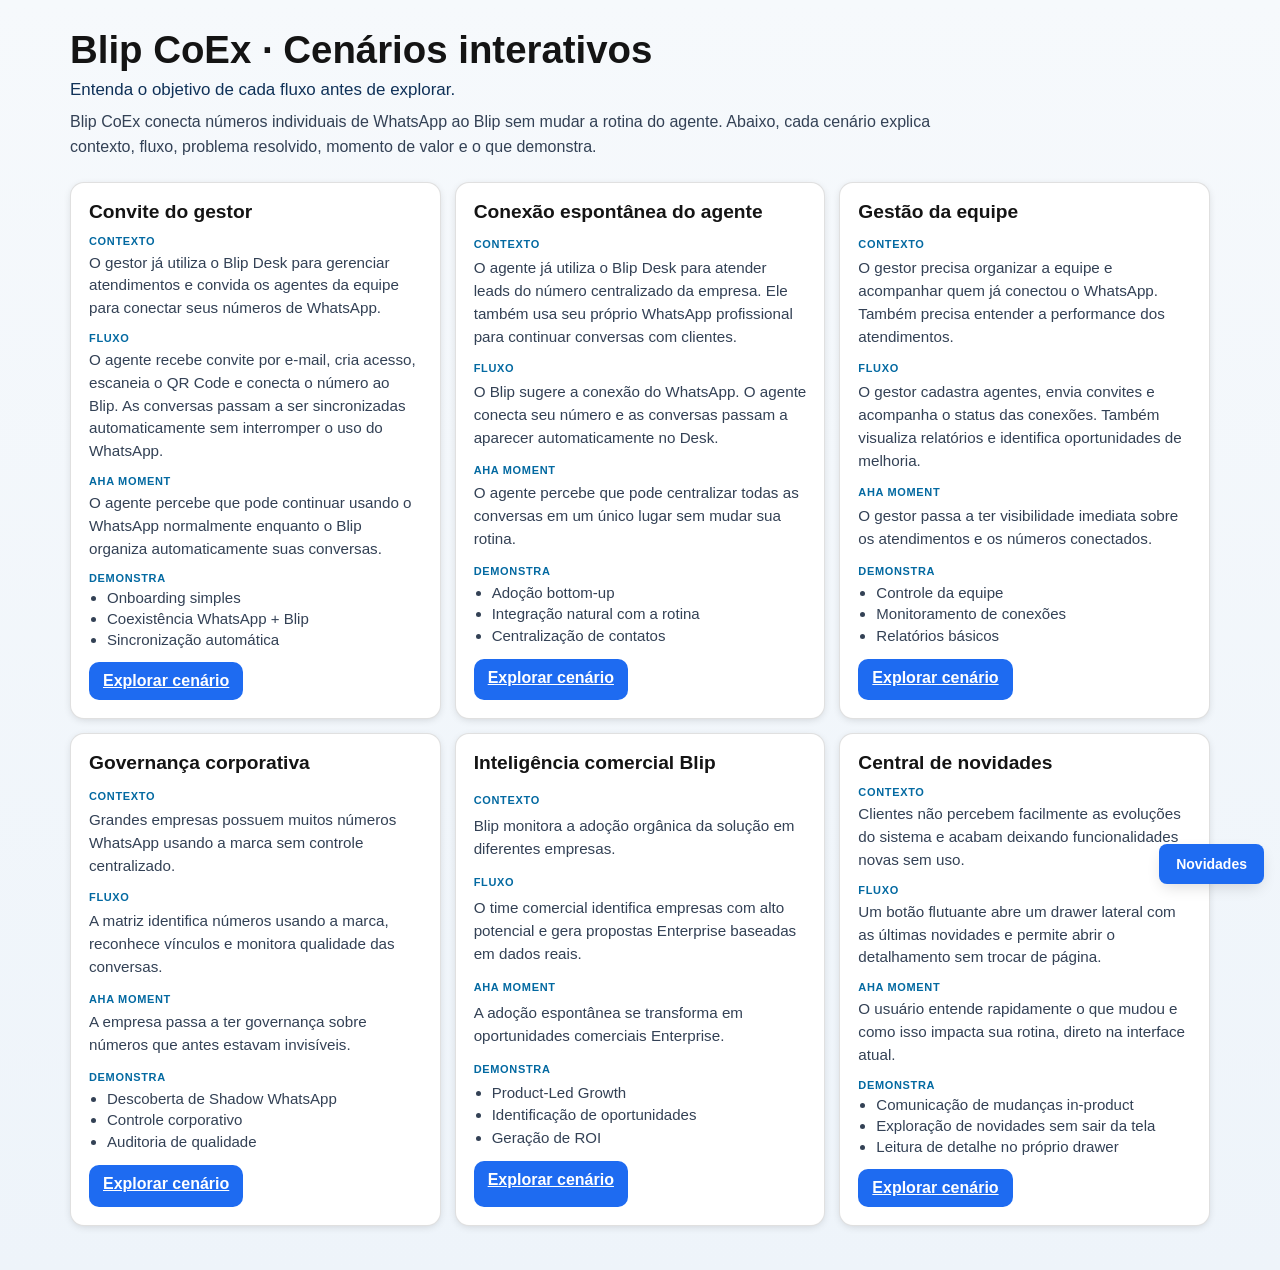
==== commit 0d0c61aa: "Merge branch 'main' into codex/adicionar-botao-flutuante-para-novidades-2a62fm" ====
--- a/index.html
+++ b/index.html
@@ -312,5 +312,6 @@
         </article>
       </section>
     </main>
+      <script src="assets/updates-widget.js" defer></script>
   </body>
 </html>
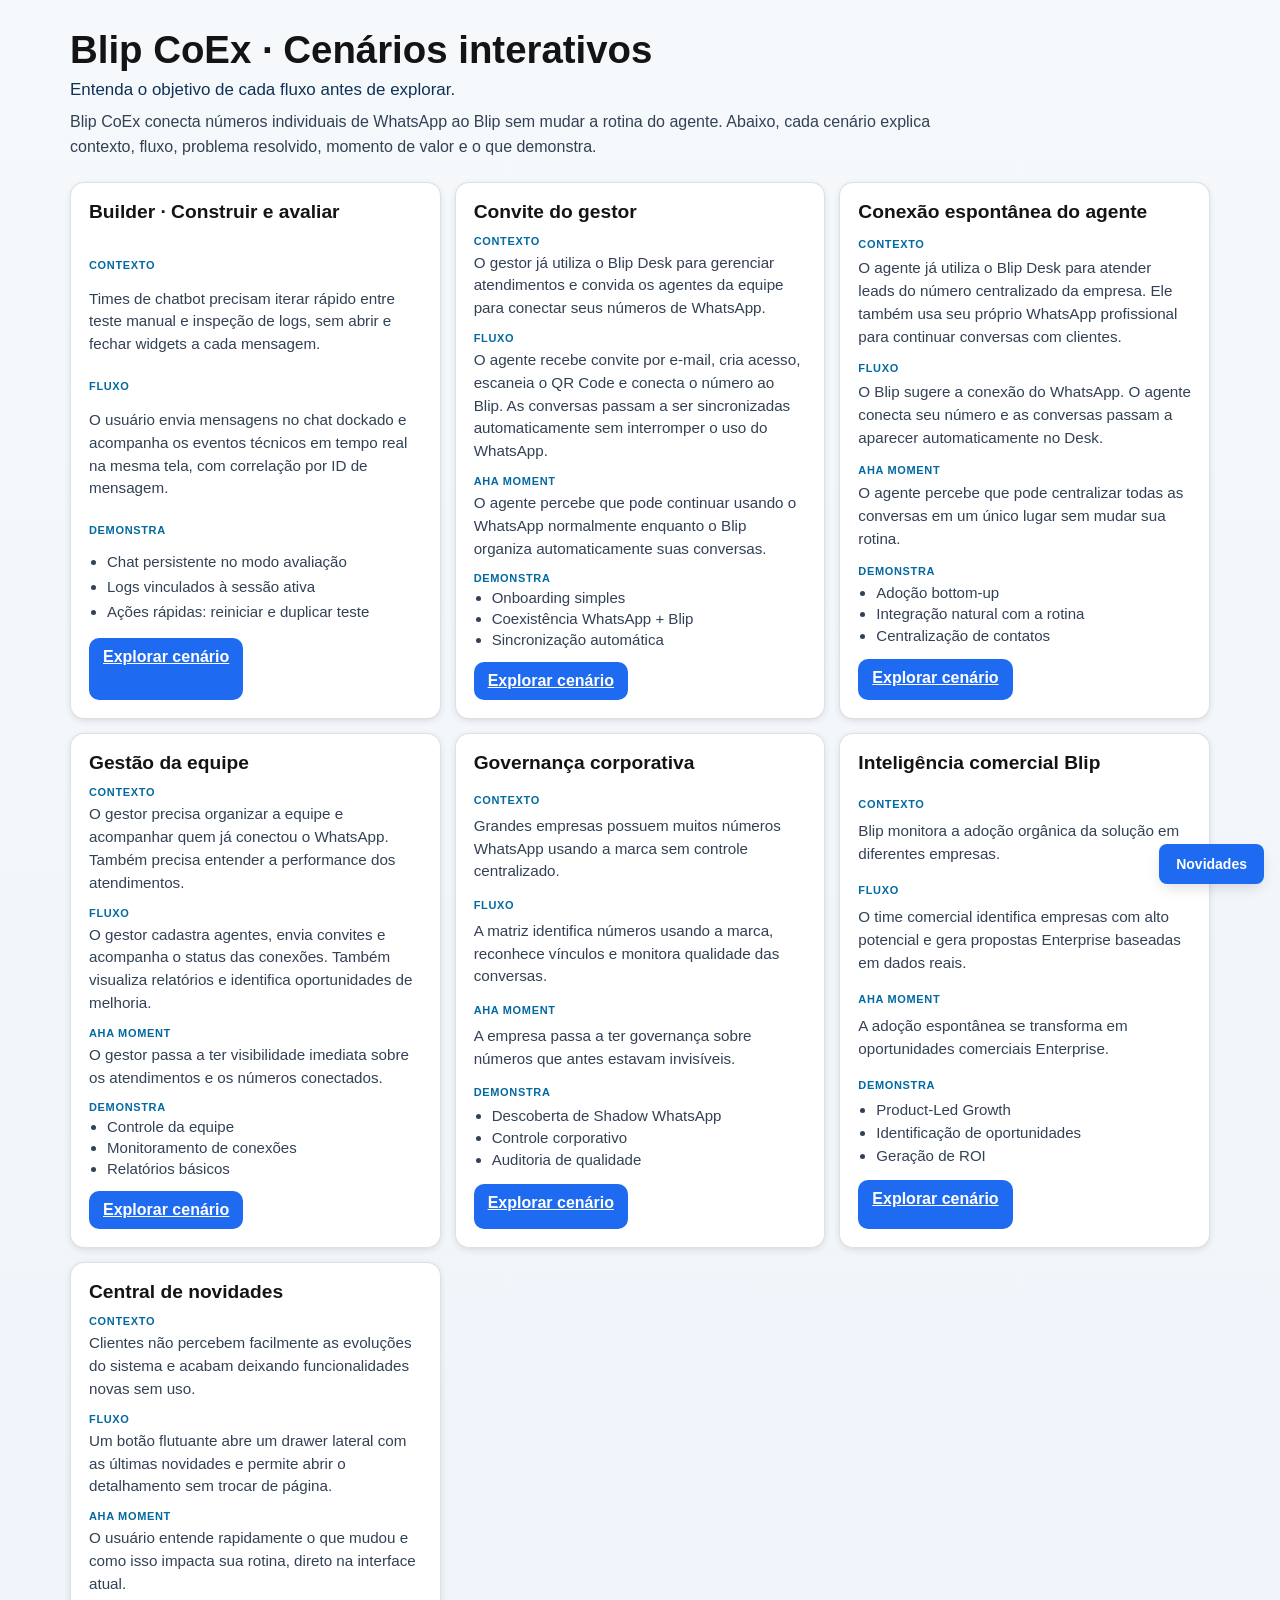
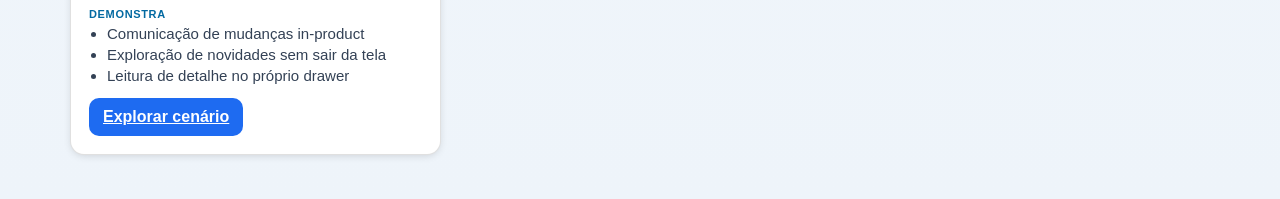
==== commit 30c4f9a5: "feat: protótipo de modo avaliação contínua no builder" ====
--- a/index.html
+++ b/index.html
@@ -117,6 +117,33 @@
 
       <section class="scenarios-grid" aria-label="Cenários Blip CoEx">
         <article class="scenario-card">
+          <h2>Builder · Construir e avaliar</h2>
+          <div class="scenario-block">
+            <span class="scenario-label">Contexto</span>
+            <p class="scenario-text">
+              Times de chatbot precisam iterar rápido entre teste manual e inspeção de logs,
+              sem abrir e fechar widgets a cada mensagem.
+            </p>
+          </div>
+          <div class="scenario-block">
+            <span class="scenario-label">Fluxo</span>
+            <p class="scenario-text">
+              O usuário envia mensagens no chat dockado e acompanha os eventos técnicos em tempo real
+              na mesma tela, com correlação por ID de mensagem.
+            </p>
+          </div>
+          <div class="scenario-block">
+            <span class="scenario-label">Demonstra</span>
+            <ul class="scenario-list">
+              <li>Chat persistente no modo avaliação</li>
+              <li>Logs vinculados à sessão ativa</li>
+              <li>Ações rápidas: reiniciar e duplicar teste</li>
+            </ul>
+          </div>
+          <a class="primary-btn" href="builder-evaluation.html" target="_blank" rel="noopener">Explorar cenário</a>
+        </article>
+
+        <article class="scenario-card">
           <h2>Convite do gestor</h2>
           <div class="scenario-block">
             <span class="scenario-label">Contexto</span>
